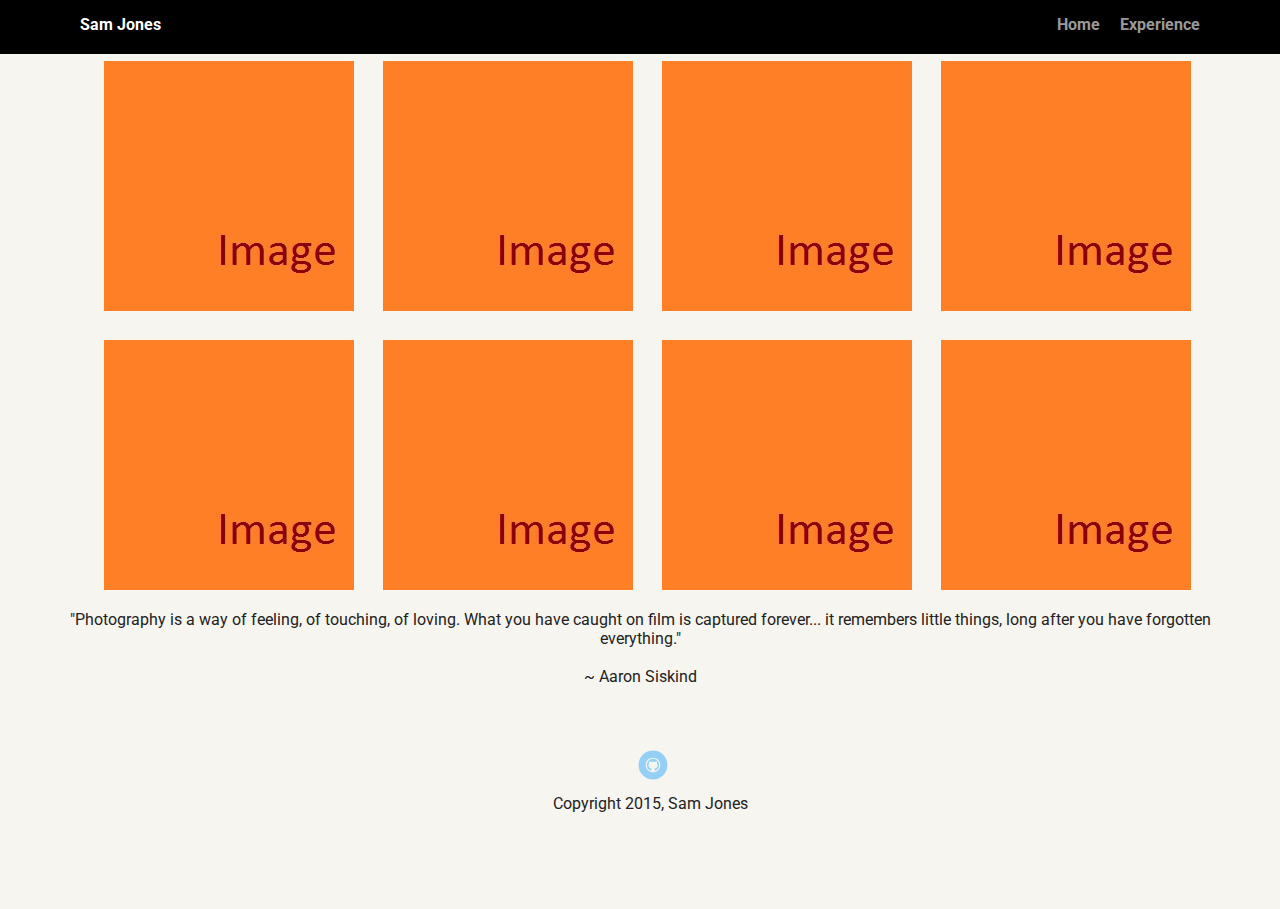
==== experience.html @ 671aac89 "First Commit" ====
<!doctype html>
<html lang="en">
<head>
  <meta charset="utf-8">
  <title>Sam Jone's Portfolio</title>
  <meta name="viewport" content="width=device-width, initial-scale=1.0">
  <link rel="stylesheet" href="styles.css">
  <link href="https://fonts.googleapis.com/css?family=Muli%7CRoboto:400,300,500,700,900" rel="stylesheet"></head>
  <body>

    <div class="main-nav">
        <ul class="nav">
          <li class="name">Sam Jones</li>
          <li><a href="index.html">Home</a></li>
          <li><a href="#">Experience</a></li>
        </ul>
    </div>
    
    <main>
      <div class="imgGroup">
        <ul class="imgSquar">
          <li class="portrait">
            <img src="images/portrait.jpg" alt="placeholder">
          </li>
          <li class="portrait">
            <img src="images/portrait.jpg" alt="placeholder">
          </li>
          <li class="portrait">
            <img src="images/portrait.jpg" alt="placeholder">
          </li>
          <li class="portrait">
            <img src="images/portrait.jpg" alt="placeholder">
          </li>
          <li class="portrait">
            <img src="images/portrait.jpg" alt="placeholder">
          </li>
          <li class="portrait">
            <img src="images/portrait.jpg" alt="placeholder">
          </li>
          <li class="portrait">
            <img src="images/portrait.jpg" alt="placeholder">
          </li>
          <li class="portrait">
            <img src="images/portrait.jpg" alt="placeholder">
          </li>
        </ul>  
      </div>
      <blockquote>"Photography is a way of feeling, of touching, of loving. What you have caught on film is captured forever... 
        it remembers little things, long after you have forgotten everything."</blockquote>
        <p>~ Aaron Siskind</p>
    </main>
    
 <footer>
      <ul>
        <li><a href="#" class="social github">Github</a></li>
      </ul>
      <p class="copyright">Copyright 2015, Sam Jones</p>
    </footer>
  </body>
  </html>
---- styles.css ----
/* Global Layout Set-up */
* { 
  box-sizing: border-box;
}
  
body {
  margin: 0;
  padding: 0;
  text-align: center;
  font-family: 'Roboto', sans-serif;
  color: #222;
  background: #f7f5f0;
}
/* Link Styles */

a {
  text-decoration: none;
  color: #999;
}
a:hover {
  color: #6633ff;
}

/* Section Styles */

.main-nav {
  width: 100%;
  background: black;
  min-height: 30px;
  padding: 10px;
  position: fixed;
  text-align: center;
}
.nav {
  display: flex;
  justify-content: space-around;
  font-weight: 700;
  list-style-type: none;
  margin: 0 auto;
  padding: 0;
}

.nav .name {
    display: block;
    margin-right: auto;
    color: white;
}
.nav li {
  padding: 5px 10px 10px 10px;
}
.nav a {
  transition: all .5s;
}
.nav a:hover {
  color: white
}

header {
  text-align: center;
  background: url('images/camera-piano.png') no-repeat top center ;
  background-size: cover;
  overflow: hidden;
  padding-top: 60px;
}
header {
  line-height: 1.5;
}
header .profile-image {
  margin-top: 50px;
  width: 150px;
  height: 150px;
  border-radius: 50%;
  border: 3px solid white;
  transition: all .5s;
}
header .profile-image:hover {
  transform: scale(1.2) rotate(5deg);
  opacity: .5;
}
.tag {
  background-color: #efefef;
  color: black;
  padding: 10px;
  border-radius: 5px;
  display: table;
  margin: 10px auto;
} 
.location {
  background-color: #222;
  color: yellow;
}
.card {
  margin: 30px;
  padding: 20px 40px 40px;
  max-width: 500px;
  text-align: left;
  background: #fff;
  border-bottom: 4px solid #ccc;
  border-radius: 6px;
  transition: all .5s;
}

.card:hover {
  border-color: #ff99ff;
}

ul.skills {
  padding: 0;
  text-align: center;
}

.skills li {
  border-radius: 6px;
  display: inline-block;
  background: #ff9904;
  color: white;
  padding: 5px 10px;
  margin: 2px;
}

.skills li:nth-child(odd) {
  background: #0399ff;
}

footer {
  width: 100%;
  min-height: 30px;
  padding: 20px 0 40px 20px;
}

footer .copyright {
  top: -8px;
  font-size: .75em;
}

footer ul {
  list-style-type: none;
  margin: 0;
  padding: 0;
}

footer ul li {
  display: inline-block;
}

a.social {
  display: inline-block;
  text-indent: -9999px;
  margin-left: 5px;
  width: 30px;
  height: 30px;
  background-size: 30px 30px;
  opacity: .4;
  transition: all .5s;
}

a.github {
  background-image: url(images/github.svg);
}
a.social:hover {
  opacity: 1;
}
.clearfix {
  clear: both;
}

/* Styles for Experience page*/

.portrait {
  list-style-type: none;
  display: inline-block;
  width: 250px;
  height: 250px;
  margin: 25px 25px 0 0;
  overflow: hidden;
}

.portrait:hover {
  opacity: .5;
}

/* Styles for larger screens */
@media screen and (min-width: 720px) {
  
  .flex {
      display: -ms-flexbox;      /* TWEENER - IE 10 */
      display: flex; 
      max-width: 1200px;
      -ms-flex-pack: distribute;
      justify-content: space-around;
      margin: 0 auto;
  }

  header {
    min-height: 470px;
  }

  .nav {
    max-width: 1200px;
    padding: 0 30px;
  }


  main {
    padding-top: 20px;
  }

  main p {
    line-height: 1.6em;
  }

  footer {
    font-size: 1.3em;
    max-width: 1200px;
    margin: 40px auto;
  }

}
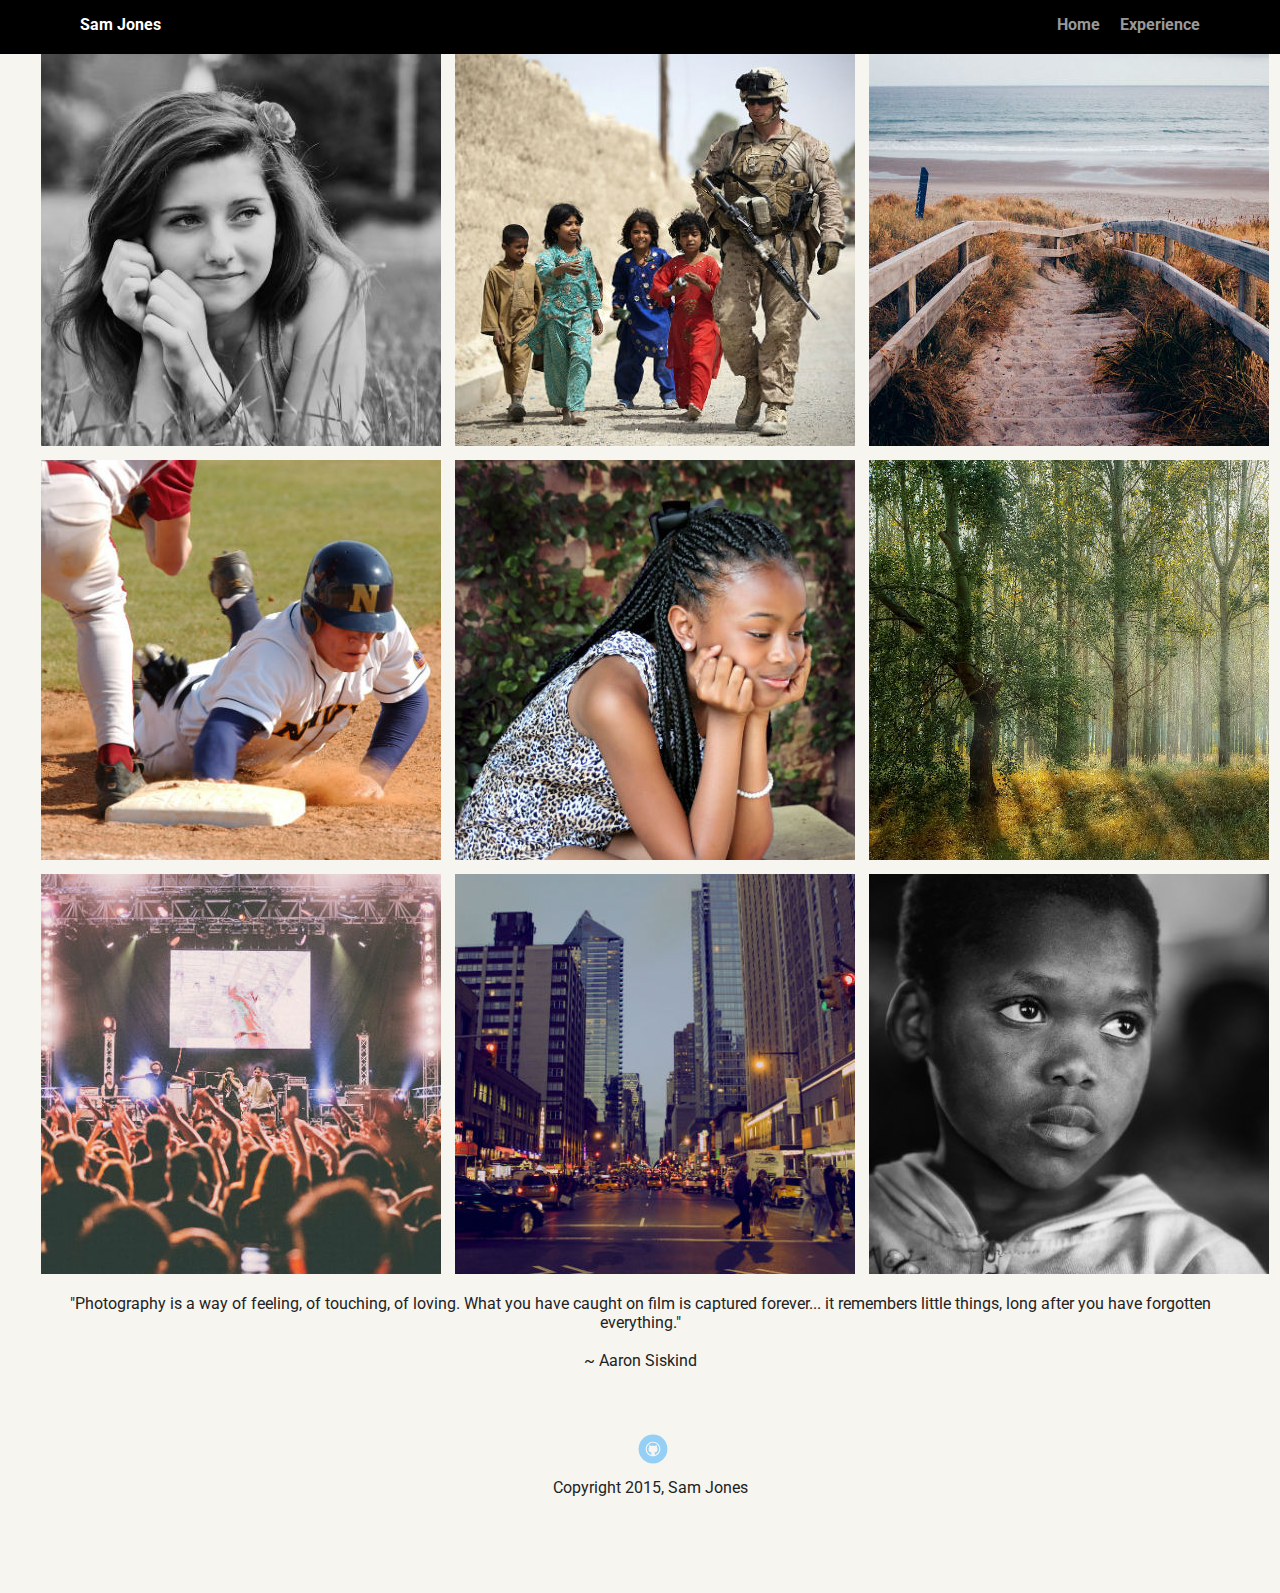
==== commit 1d098cc6: "Add Pictures" ====
--- a/experience.html
+++ b/experience.html
@@ -20,28 +20,31 @@
       <div class="imgGroup">
         <ul class="imgSquar">
           <li class="portrait">
-            <img src="images/portrait.jpg" alt="placeholder">
+            <img src="images/girl-portrait.jpg"  alt="Girl Portrait">
           </li>
           <li class="portrait">
-            <img src="images/portrait.jpg" alt="placeholder">
+            <img src="images/american-soldier.jpg" alt="American Soldier">
           </li>
           <li class="portrait">
-            <img src="images/portrait.jpg" alt="placeholder">
+            <img src="images/pathway.jpg" alt="Pathway">
           </li>
           <li class="portrait">
-            <img src="images/portrait.jpg" alt="placeholder">
+            <img src="images/baseball.jpg" alt="Baseball">
           </li>
           <li class="portrait">
-            <img src="images/portrait.jpg" alt="placeholder">
+            <img src="images/girl.jpg" alt="Girl Portrait">
           </li>
           <li class="portrait">
-            <img src="images/portrait.jpg" alt="placeholder">
+            <img src="images/nature.jpg" alt="Nature">
           </li>
           <li class="portrait">
-            <img src="images/portrait.jpg" alt="placeholder">
+            <img src="images/concert.jpg"alt="Concert">
           </li>
           <li class="portrait">
-            <img src="images/portrait.jpg" alt="placeholder">
+            <img src="images/new-york.jpg"  alt="New York">
+          </li>
+          <li class="portrait">
+            <img src="images/orphan.jpg"  alt="orphan">
           </li>
         </ul>  
       </div>
--- a/styles.css
+++ b/styles.css
@@ -169,9 +169,9 @@
 .portrait {
   list-style-type: none;
   display: inline-block;
-  width: 250px;
-  height: 250px;
-  margin: 25px 25px 0 0;
+  width: 400px;
+  height: 400px;
+  margin: 10px 10px 0 0;
   overflow: hidden;
 }
 
